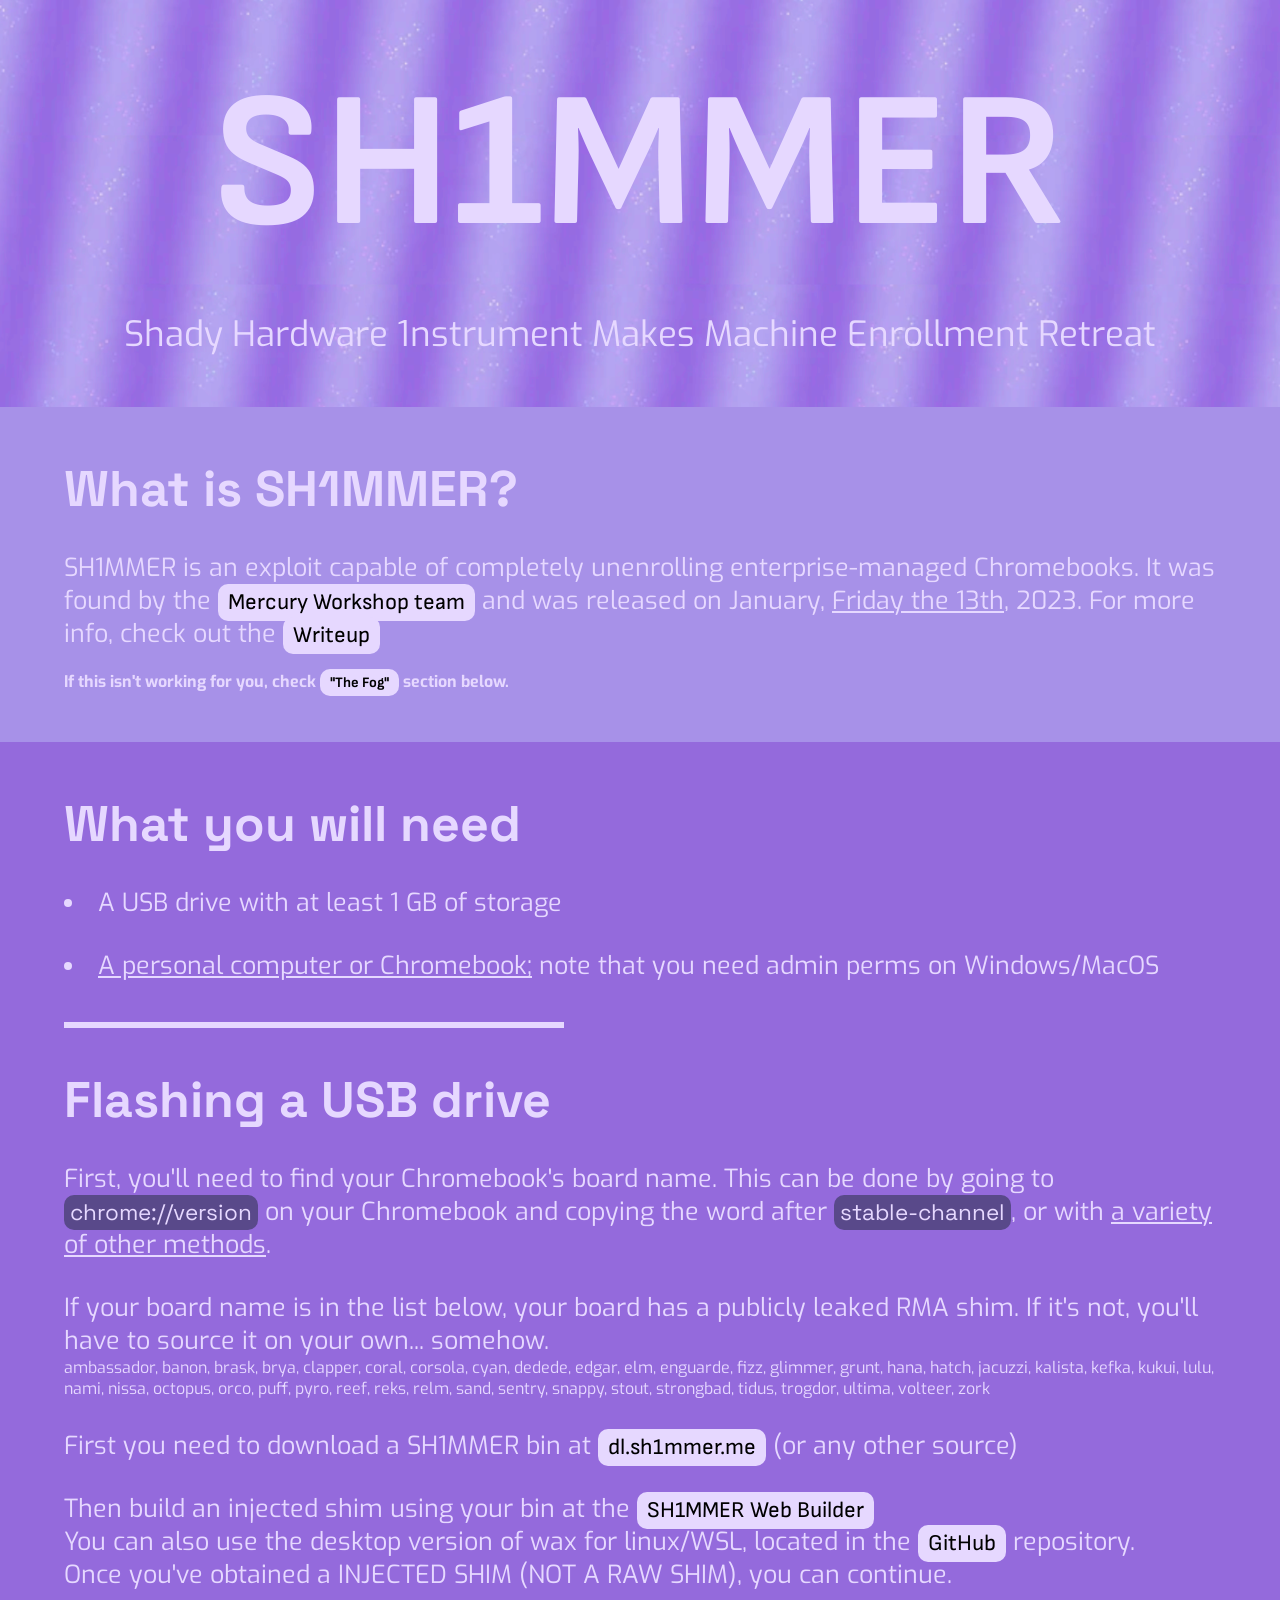
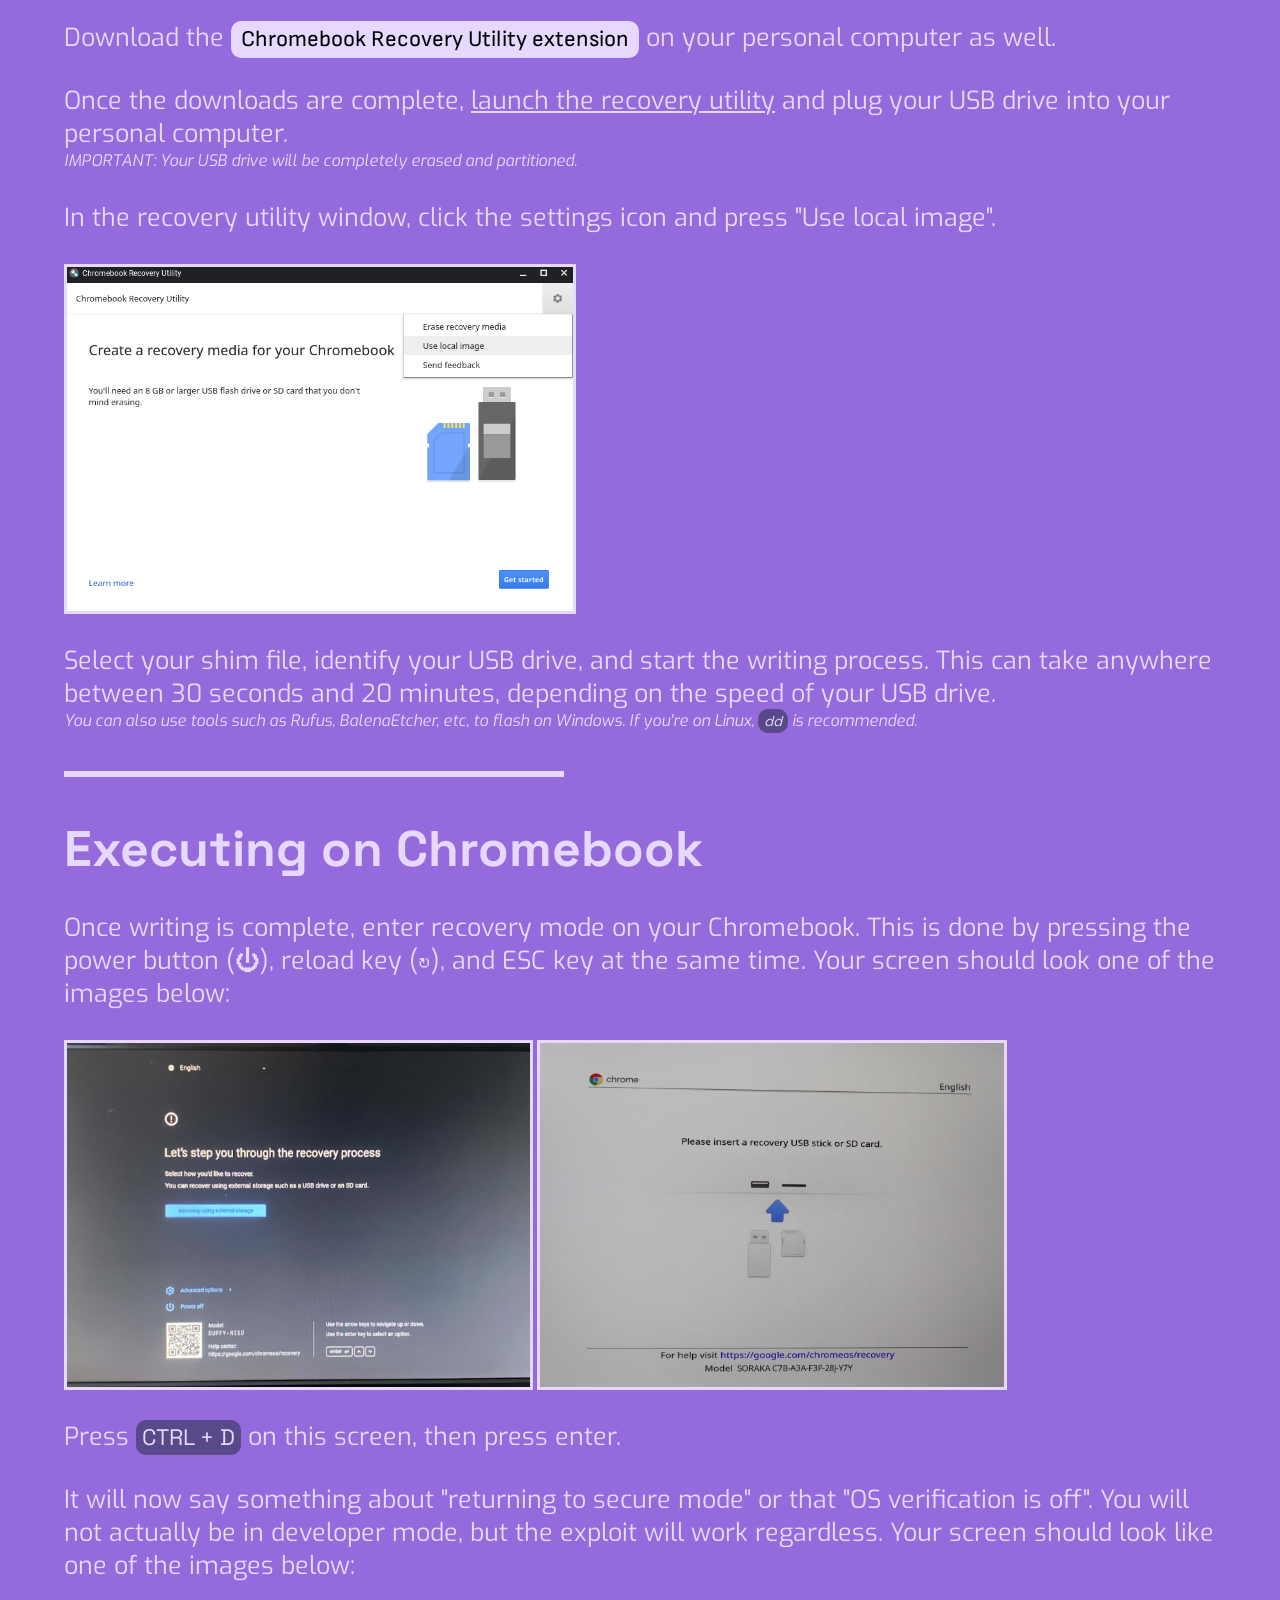
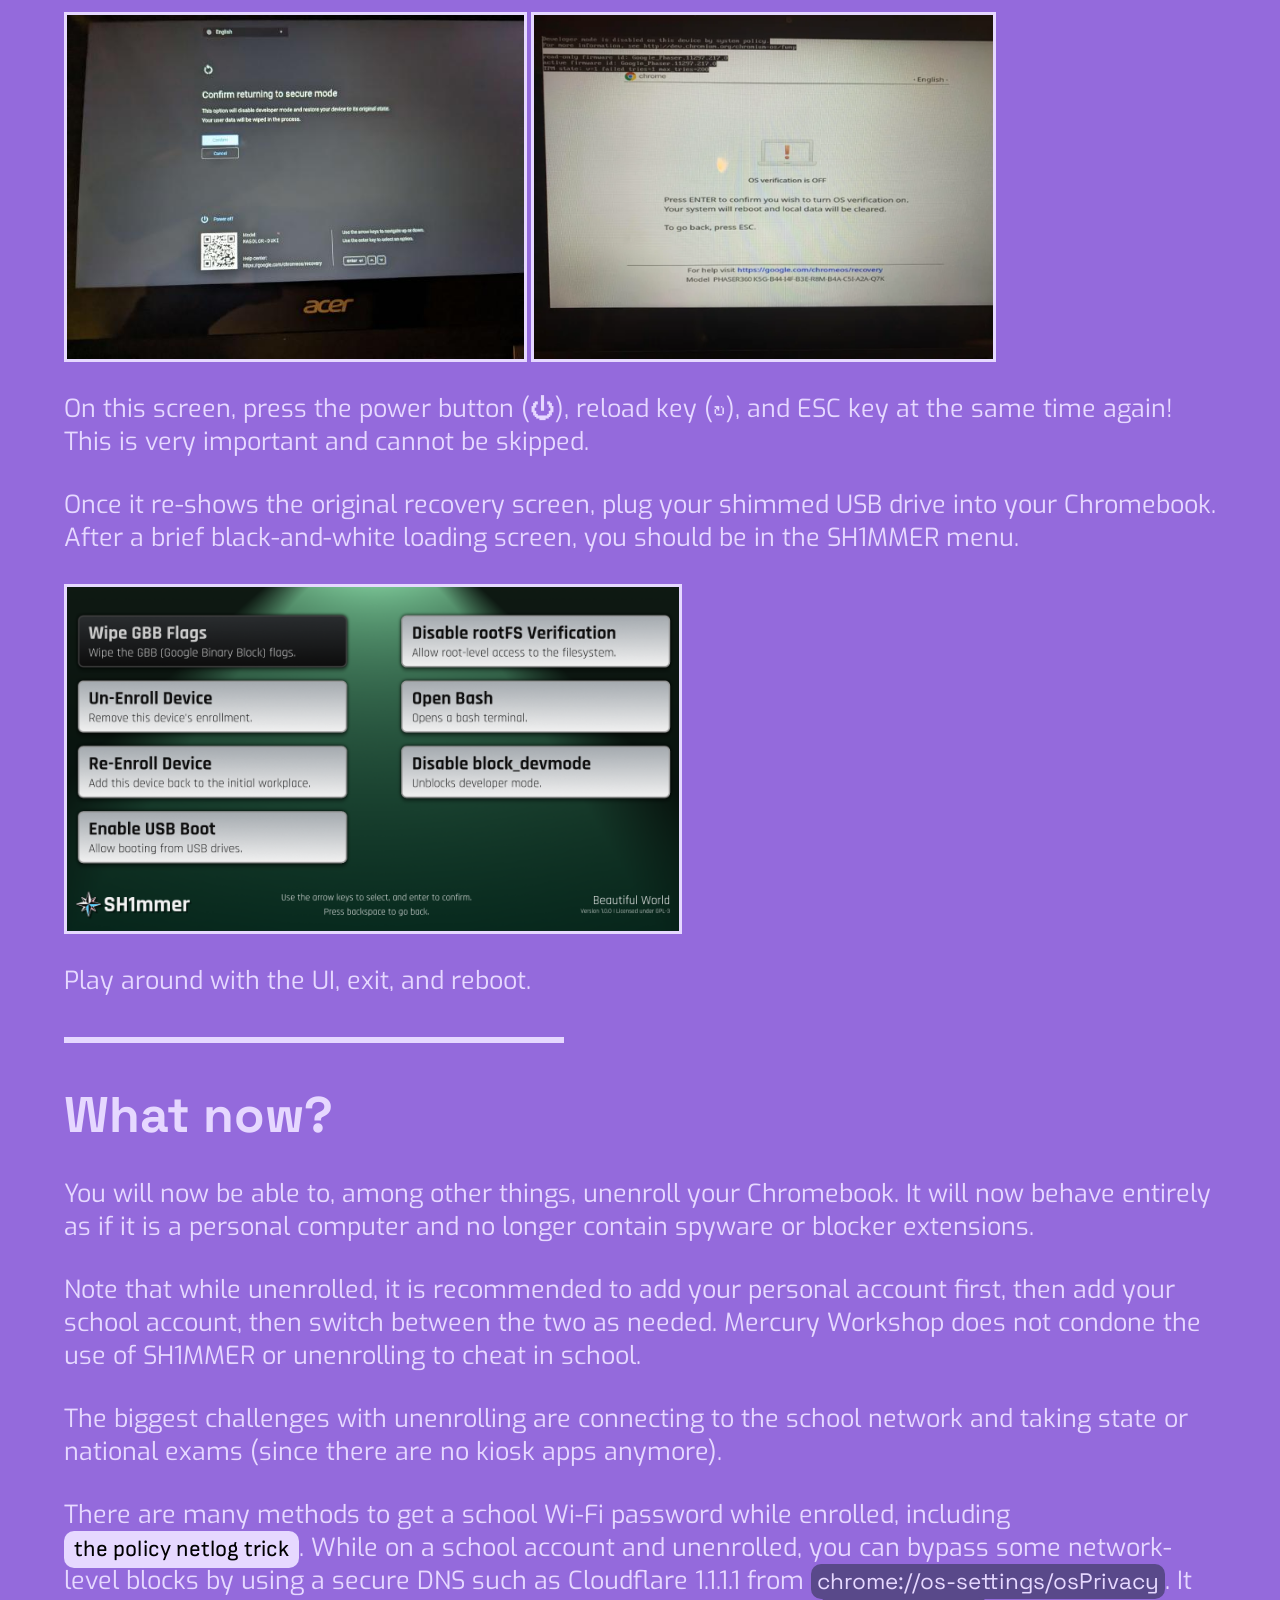
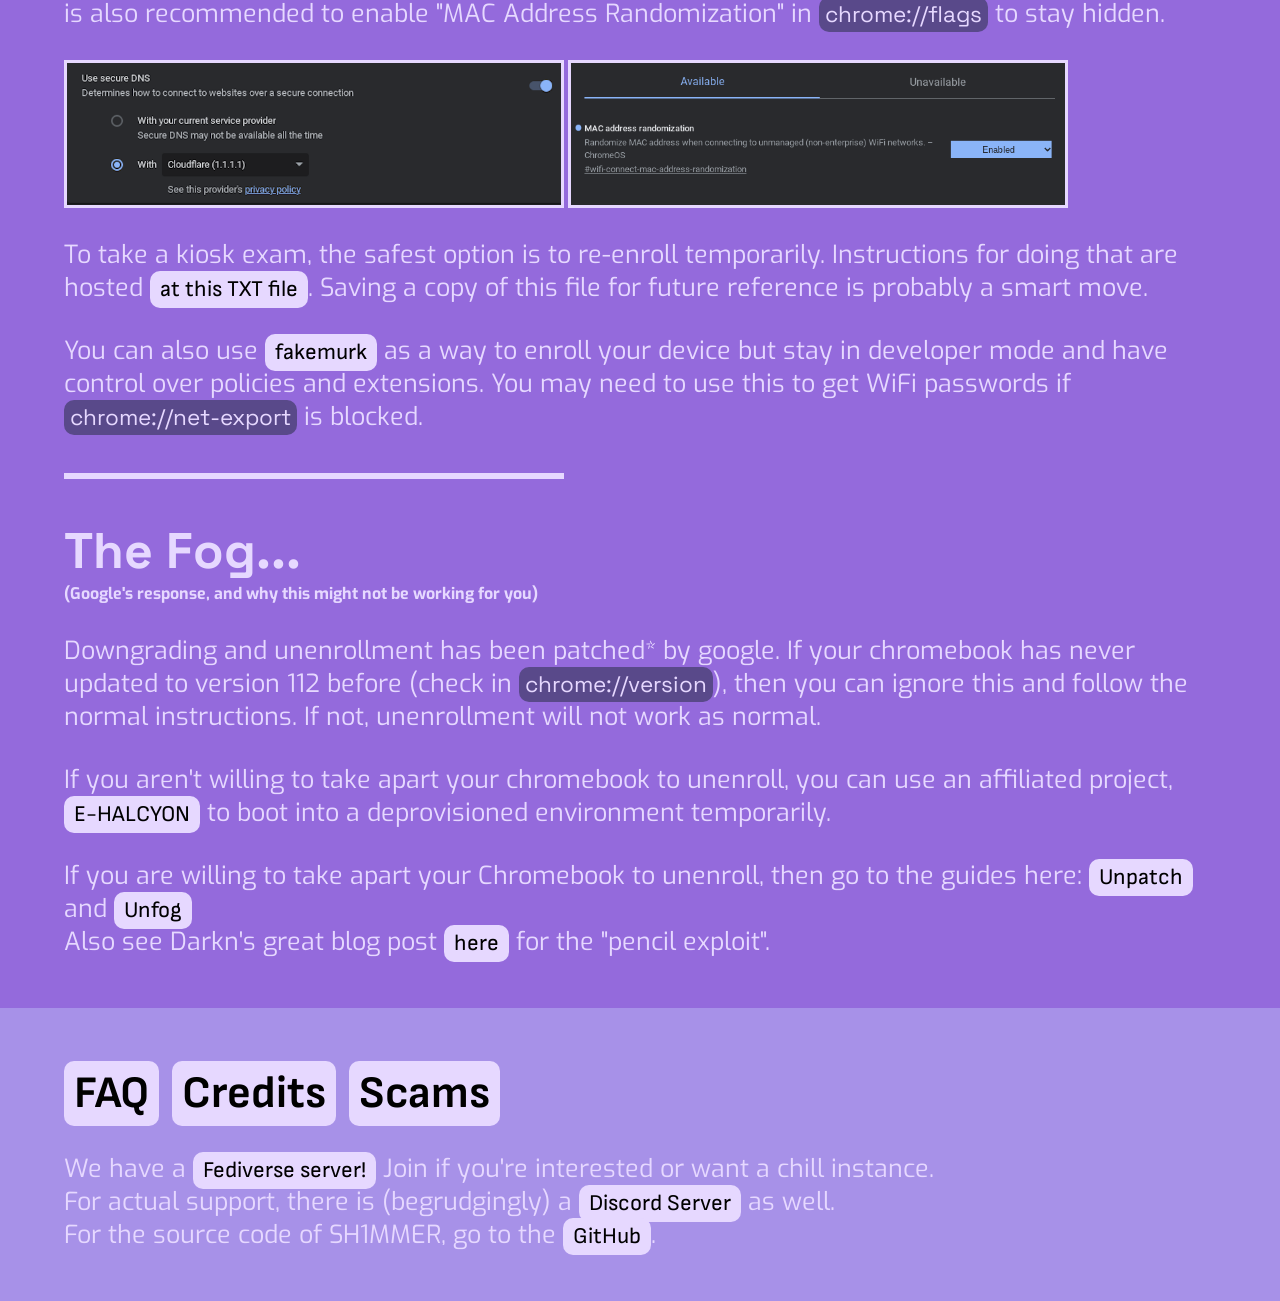
==== index.html @ ca6f6414 "Initial commit Created from https://vercel.com/new" ====
<!DOCTYPE html>
<html lang="en">

<head>
  <meta charset="utf-8" />
  <meta name="viewport" content="width=device-width, initial-scale=1" />
  <title>SH1MMER.me</title>
  <meta name="robots" content="nofollow">
  <meta name="og:title" content="SH1MMER">
  <meta name="og:description" content="SH1MMER Chromebook jailbreak">
  <meta name="og:type" content="website">
  <meta name="og:image" content="assets/icon.png">
  <meta name="og:url" content="https://sh1mmer.me/">
  <link rel="icon" href="assets/icon.png" />
  <link rel="stylesheet" href="assets/main.css" />
  <script src="assets/script.js" defer></script>
  <script>
    var messages = {
      mercury:
        "Check the credits button at the bottom of the page for more info.",
      friday:
        "A rather unlucky day for sysadmins, indeed.",
      pc:
        "Or if you can download the recovery utility extension on your school computer, but that's exceedingly rare.",
      board:
        "Press ESC+REFRESH+POWER to enter recovery mode, and look up your codename on https://cros.tech/. Click your device, and your board name will be shown. Note that GRABBITER is the same as FLEEX (which is octopus) but is not shown on most online databases.",
      launch:
        "Click the extensions icon in Chrome, then click Chromebook Recovery Utility.",
    };
  </script>
  <base target="_blank" />
</head>

<body>
  <div class="header">
    <h1>SH1MMER</h1>
    <p class="acronym">
      Shady Hardware 1nstrument Makes Machine Enrollment Retreat
    </p>
  </div>
  <div class="section blue">
    <h3>What is SH1MMER?</h3>
    <p>
      SH1MMER is an exploit capable of completely unenrolling
      enterprise-managed Chromebooks. It was found by
      the <a href="https://mercurywork.shop">Mercury Workshop team</a> and
      was released on January,
      <u onclick="alert(messages.friday)">Friday the 13th</u>, 2023.

      For more info, check out the <a href="https://coolelectronics.me/blog/breaking-cros-2">Writeup</a>
    </p>
    <br>
    <h4>
      If this isn't working for you, check <a href="#fog" target="_self">"The Fog"</a> section below.
    </h4>

  </div>
  <div class="section green">
    <h3>What you will need</h3>
    <ul>
      <li>A USB drive with at least 1 GB of storage</li>
      <li>
        <u onclick="alert(messages.pc)">A personal computer or Chromebook;</u> note that you
        need admin perms on Windows/MacOS
      </li>
    </ul>
    <hr />
    <h3>Flashing a USB drive</h3>
    <p>
      First, you'll need to find your Chromebook's board name. This can
      be done by going to <kbd>chrome://version</kbd> on your Chromebook and
      copying the word after <kbd>stable-channel</kbd>, or with
      <u onclick="alert(messages.board)">a variety of other methods</u>.
    </p>
    <p>
      If your board name is in the list below, your board has a publicly leaked RMA shim. If it's not, you'll have to
      source it
      on your own... somehow.
    </p>
    ambassador, banon, brask, brya, clapper, coral, corsola, cyan, dedede, edgar, elm, enguarde, fizz,
    glimmer, grunt, hana, hatch, jacuzzi, kalista, kefka, kukui, lulu, nami, nissa, octopus, orco, puff,
    pyro, reef, reks, relm, sand, sentry, snappy, stout, strongbad, tidus, trogdor, ultima, volteer, zork
    <p>
      First you need to download a SH1MMER bin at
      <a href="https://dl.sh1mmer.me">dl.sh1mmer.me</a>
      (or any other source)
    </p>
    <p>
      Then build an injected shim using your bin at the
      <a href="builder.html" target="_self">SH1MMER Web Builder</a><br />
      You can also use the desktop version of wax for linux/WSL, located in the
      <a href="https://github.com/MercuryWorkshop/sh1mmer">GitHub</a> repository.<br />
      Once you've obtained a INJECTED SHIM (NOT A RAW SHIM), you can continue.
    </p>
    <p>
      Download the
      <a href="https://chrome.google.com/webstore/detail/pocpnlppkickgojjlmhdmidojbmbodfm">
        Chromebook Recovery Utility extension</a> on your personal computer as well.
    </p>
    <p>
      Once the downloads are complete,
      <u onclick="alert(messages.launch)">launch the recovery utility</u>
      and plug your USB drive into your personal computer.
    </p>
    <i>IMPORTANT: Your USB drive will be completely erased and partitioned.</i>
    <p>
      In the recovery utility window, click the settings icon and press "Use
      local image".
    </p>
    <img src="assets/recovery_utility.png" style="width: auto; height: 350px" alt="Chromebook Recovery Utility" />
    <p>
      Select your shim file, identify your USB drive, and start the writing process.
      This can take anywhere between 30 seconds and 20 minutes, depending on the
      speed of your USB drive.
    </p>
    <i>
      You can also use tools such as Rufus, BalenaEtcher, etc, to flash
      on Windows. If you're on Linux, <kbd>dd</kbd> is recommended.
    </i>
    <hr />
    <h3>Executing on Chromebook</h3>
    <p>
      Once writing is complete, enter recovery mode on your Chromebook. This
      is done by pressing the power button (⏻), reload key (↻), and ESC key at the
      same time. Your screen should look one of the images below:
    </p>
    <img src="assets/recover_black.png" style="width: auto; height: 350px" alt="Recovery mode (groot UI)" />
    <img src="assets/recover_white.png" style="width: auto; height: 350px" alt="Recovery mode (old UI)" />
    <p>Press <kbd>CTRL + D</kbd> on this screen, then press enter.</p>
    <p>
      It will now say something about "returning to secure mode" or that "OS
      verification is off". You will not actually be in developer mode,
      but the exploit will work regardless. Your screen should look like one
      of the images below:
    </p>
    <img src="assets/confirm_black.png" style="width: auto; height: 350px" alt="TONORM (groot UI)" />
    <img src="assets/confirm_white.png" style="width: auto; height: 350px" alt="TONORM+FWMP (old UI)" />
    <p>
      On this screen, press the power button (⏻), reload key (↻), and ESC key at
      the same time again! This is very important and cannot be skipped.
    </p>
    <p>
      Once it re-shows the original recovery screen, plug your shimmed USB drive
      into your Chromebook. After a brief black-and-white loading screen, you should
      be in the SH1MMER menu.
    </p>
    <img src="assets/utils-select01.png" style="width: auto; height: 350px" alt="SH1MMER Beautiful World UI" />
    <p>Play around with the UI, exit, and reboot.</p>
    <hr />
      <h3>What now?</h3>
      <p>
        You will now be able to, among other things, unenroll your Chromebook.
        It will now behave entirely as if it is a personal computer and no
        longer contain spyware or blocker extensions.
      </p>
      <p>
        Note that while unenrolled, it is recommended to add your personal
        account first, then add your school account, then switch between the two
        as needed. Mercury Workshop does not condone the use of SH1MMER or
        unenrolling to cheat in school.
      </p>
      <p>
        The biggest challenges with unenrolling are connecting to the school
        network and taking state or national exams (since there are no kiosk
        apps anymore).
      </p>
      <p>
        There are many methods to get a school Wi-Fi password while enrolled,
        including
        <a href="https://luphoria.com/netlog-policy-password-tool">the policy netlog trick</a>. While on a school
        account
        and unenrolled, you can bypass some network-level blocks
        by using a secure DNS such as Cloudflare 1.1.1.1 from
        <kbd>chrome://os-settings/osPrivacy</kbd>. It is also recommended to
        enable "MAC Address Randomization" in <kbd>chrome://flags</kbd> to stay
        hidden.
      </p>
      <img src="assets/secure_dns.png" alt="Secure DNS" />
      <img src="assets/mac_randomization.png" alt="MAC Address Randomization" />
      <p>
        To take a kiosk exam, the safest option is to re-enroll temporarily.
        Instructions for doing that are hosted
        <a href="assets/kiosks.txt">at this TXT file</a>. Saving a copy of this file
        for future reference is probably a smart move.
      </p>
      <p>
        You can also use <a href="https://github.com/MercuryWorkshop/fakemurk">fakemurk</a>
        as a way to enroll your device but stay in developer mode and have control
        over policies and extensions. You may need to use this to get WiFi passwords
        if <kbd>chrome://net-export</kbd> is blocked.
      </p>
    <hr />
    <div id="fog">
    <h3>The Fog...</h3>
    <h4>(Google's response, and why this might not be working for you)</h4>
    <p>
      Downgrading and unenrollment has been patched* by google. If your chromebook has never updated to version 112
      before (check in <kbd>chrome://version</kbd>), then you can ignore this and follow the normal instructions. If not,
      unenrollment will not work as normal.
    </p>
    <p>
      If you aren't willing to take apart your chromebook to unenroll, you can use an affiliated project,
      <a href="https://fog.gay">E-HALCYON</a> to boot into a deprovisioned environment temporarily.
    </p>
    <p>
      If you are willing to take apart your Chromebook to unenroll, then go to the guides
      here: <a href="unpatch.html" target="_self" >Unpatch</a> and <a href="unfog.html" target="_self" >Unfog</a>
      <br>
      Also see Darkn's great blog post <a href="https://blog.darkn.bio/blog/the-tsunami">here</a> for the "pencil exploit".
    </p>
    </div>
  </div>
  <div class="section blue">
    <h3>
      <a href="faq.html" target="_self">FAQ</a>
      <a href="credits.html" target="_self">Credits</a>
      <a href="scam.html" target="_self">Scams</a>
    </h3>
    <p>
      We have a
      <a href="https://akkoma.mercurywork.shop">Fediverse server!</a> Join if
      you're interested or want a chill instance.<br />

      For actual support, there is (begrudgingly) a
      <a href="https://discord.gg/bAgNyGpXSx">Discord Server</a> as well.<br />

      For the source code of SH1MMER, go to the
      <a href="https://github.com/MercuryWorkshop/sh1mmer">GitHub</a>.<br />
    </p>
  </div>
</body>

</html>
---- assets/main.css ----
@import url("https://fonts.googleapis.com/css2?family=Space+Grotesk&family=Sofia+Sans&family=Exo:wght@500&display=swap");

/* use vars bypassi! */
:root {
  --white: #e6d8ff;
  --font: #e6d8ff;

  --light:#a791e8;
  --dark2:#59498a;
  --dark1:#946adc;
}

* {
  box-sizing: border-box;
  margin: 0px;
  padding: 0px;
}

html {
  scroll-behavior: smooth;
  font-family: "Exo", sans-serif;
}

@keyframes scroll {
  0% {
    background-position: 0px 0px;
  }
  100% {
    background-position: -1359px 0px;
  }
}

.header {
  background-repeat: no-repeat;
  background-image: url("background_min.png");
  background-size: 540px 100%;
  background-repeat: repeat-x;
  text-align: center;
  padding: 50px 5vw;
  color: var(--font);
  animation: scroll 60s linear infinite;
}

.header h1 {
  font-size: 15vw;
  font-family: "Sofia Sans", sans-serif;
  user-select: none;
}

.header .acronym {
  font-size: 35px;
}

.section {
  padding: 50px 5vw;
  color: var(--font);
}

.section.blue {
  background-color: var(--light);
}
.section.green {
  background-color: var(--dark1);
}
*::selection {
  background-color: var(--dark2);
}

h3 {
  font-family: "Space Grotesk", monospace;
  font-size: 50px;
}

p,
li,
img {
  margin-top: 30px;
  font-size: 25px;
}

u {
  cursor: pointer;
}

kbd {
  font-family: "Space Grotesk", monospace;
  background-color: var(--dark2);
  color: var(--white);
  white-space: nowrap;
  font-size: 90%;
  border-radius: 10px;
  padding: 3px 6px;
}
kbd::selection{
  background-color: var(--light);
}

hr {
  width: 500px;
  max-width: 100%;
  border: 3px solid var(--white);
  margin: 40px 0px;
}

img {
  width: 500px;
  max-width: 100%;
  border: 3px solid var(--white);
  vertical-align: top;
}

spc {
  margin-right: 10px;
}

a,
button {
  background-color: var(--white);
  color: black;
  border: none;
  font-size: 90%;
  text-decoration: none;
  white-space: nowrap;
  border-radius: 10px;
  font-family: "Sofia Sans", sans-serif;
  padding: 5px 10px;
  max-width: 100%;
  transition: filter 250ms;
}

a:not(.disabled):hover,
button:not(.disabled):hover {
  filter: brightness(80%);
}

.disabled {
  filter: grayscale(1) brightness(0.5);
  cursor: not-allowed !important;
}

ul {
  list-style-position: inside;
}

.note {
  padding-left: 50px;
  margin: 20px 0px;
  border-left: 3px solid var(--light);
}

.waxbutton {
  display: block;
  width: max-content;
  user-select: none;
  cursor: pointer;
  text-align: center;
  margin: 16px auto;
  font-size: 30px;
  font-weight: bold;
}

#displayContainer {
  display: none;
  justify-content: space-evenly;
}

.builderlog * {
}

.builderlog {
  font-family: monospace;
  color: white;
  background-color: black;
  width: 40vw;
  height: 20vw;
  font-family: monospace;
  font-size: 13px;
  box-shadow: 1px 2px 5px 0px rgba(0, 0, 0, 0.5);
  overflow: hidden;
  position: relative;
  white-space: pre;
}

#linuxOutput {
  display: flex !important;
  flex-direction: column;
  justify-content: flex-end;
}

.waxfooter {
  margin-top: 50px;
  text-align: center;
  font-size: 25px;
}

#waxOptions {
  display: flex;
  justify-content: space-evenly;
  gap: 20px;
  margin-bottom: 50px;
}

#waxOptions input[type=checkbox] {
  transform: scale(1.5);
  cursor: pointer;
  accent-color: #0f9931;
  vertical-align: baseline;
}

#waxOptions label {
  font-size: 20px;
}

#waxOptions span {
  color: white;
  margin: 5px;
}

#waxOptions label i {
  display: block;
  font-size: 75%;
}
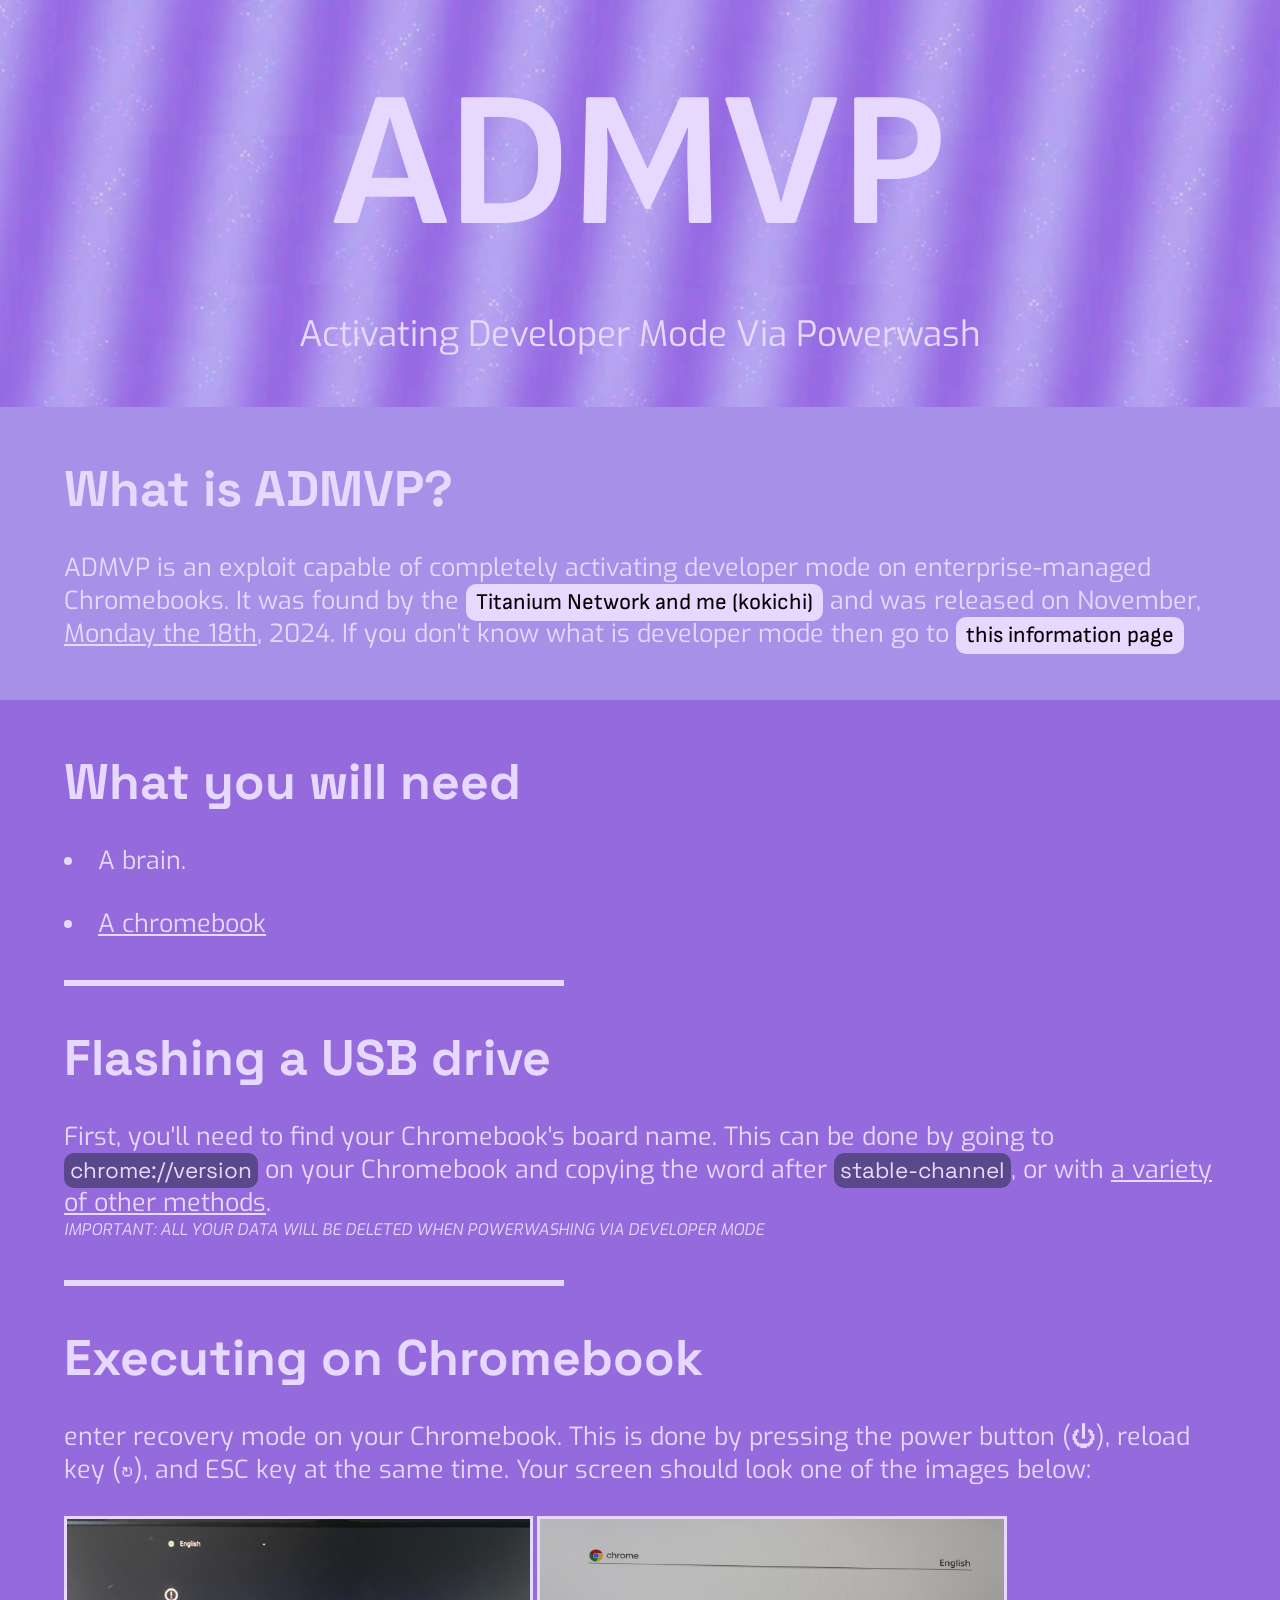
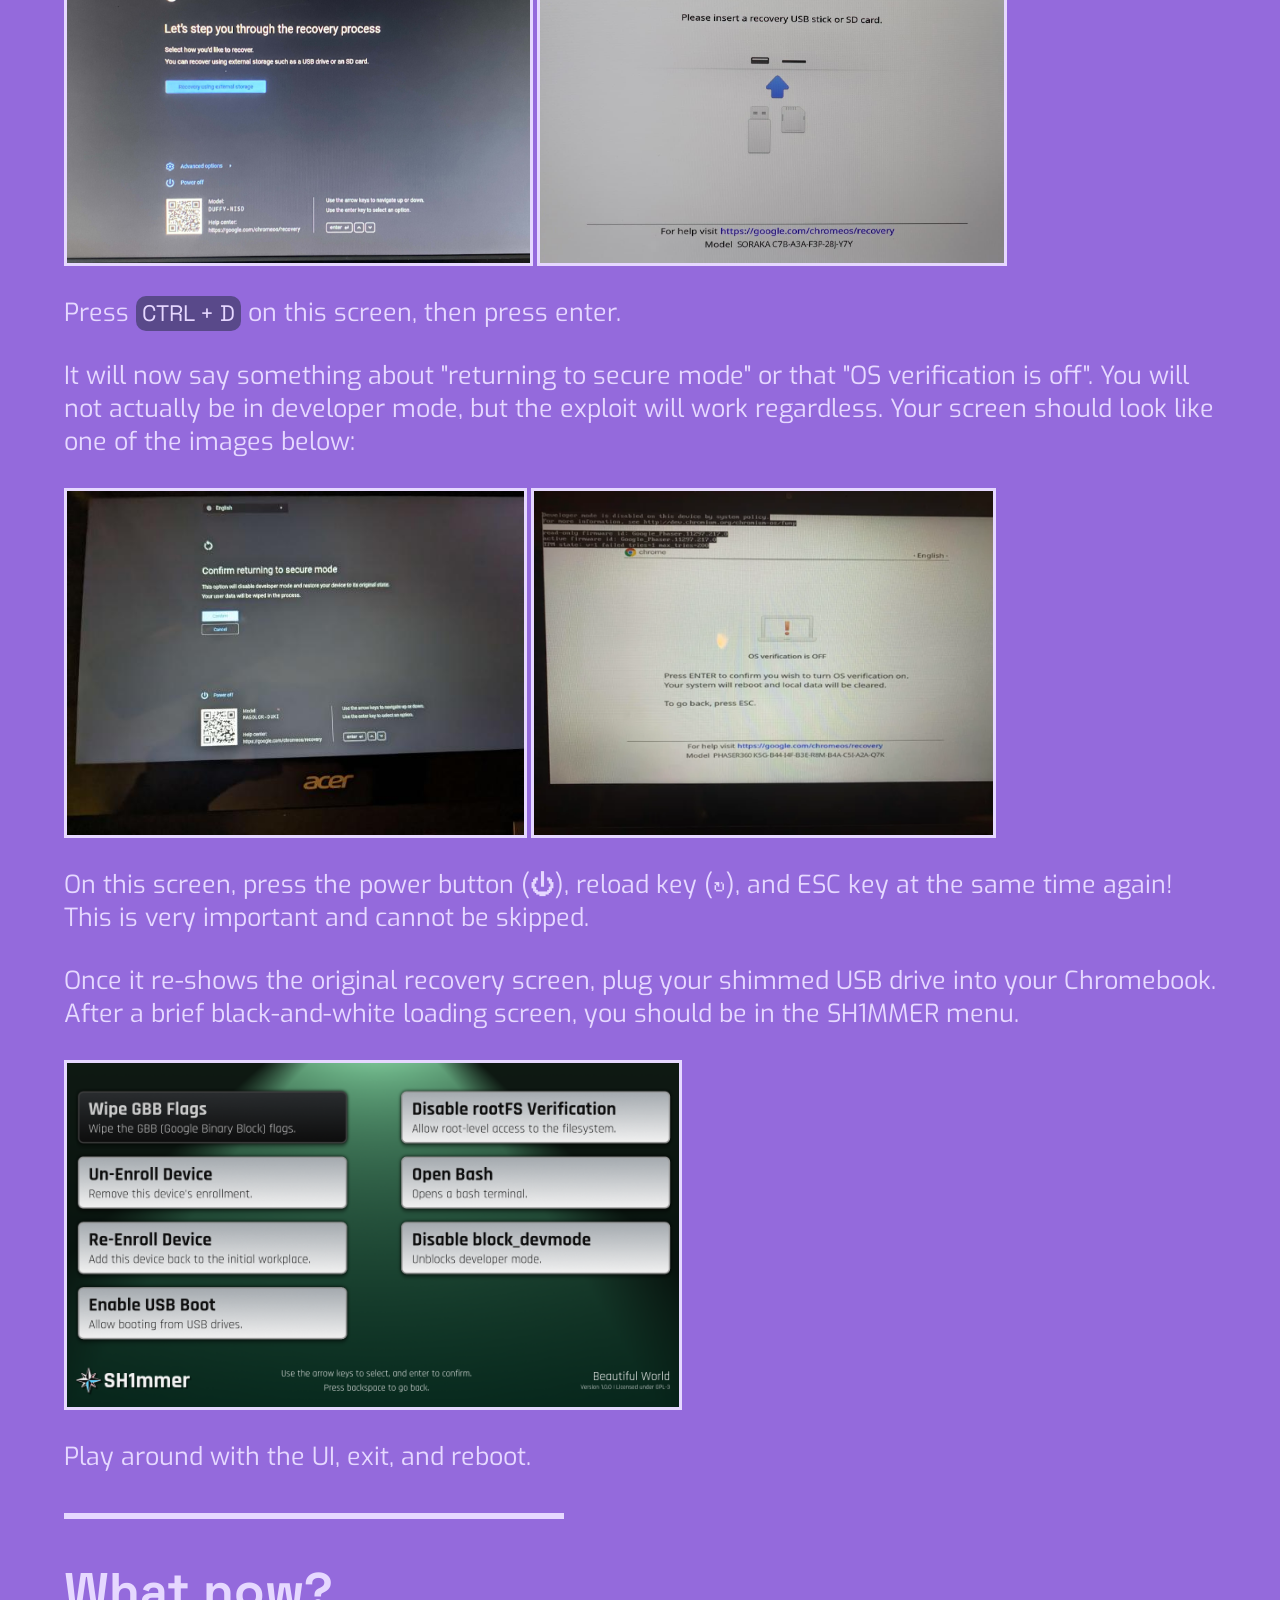
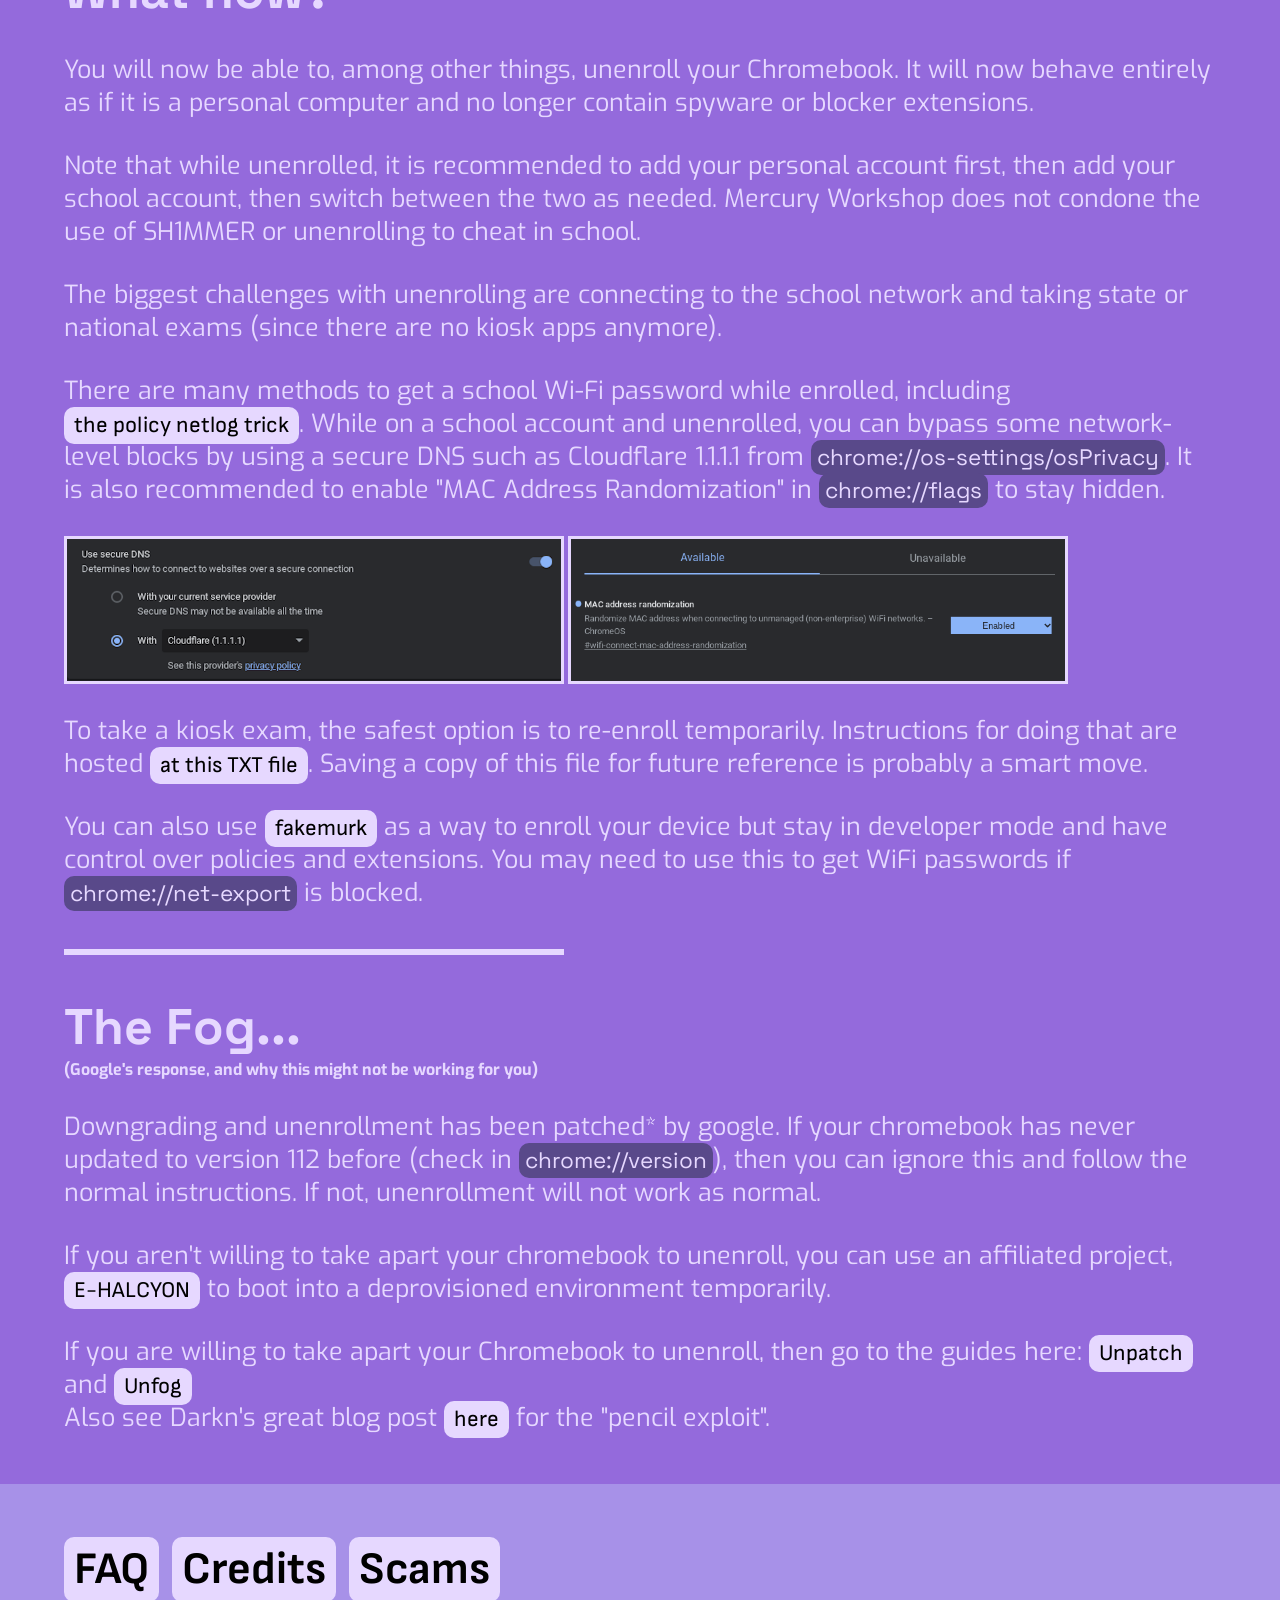
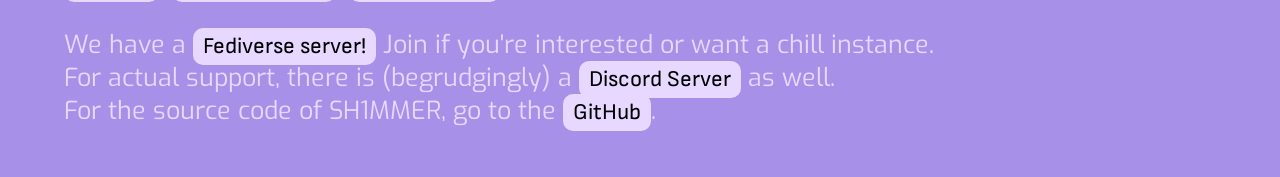
==== commit 683379d3: "Update index.html" ====
--- a/index.html
+++ b/index.html
@@ -4,64 +4,57 @@
 <head>
   <meta charset="utf-8" />
   <meta name="viewport" content="width=device-width, initial-scale=1" />
-  <title>SH1MMER.me</title>
+  <title>ADMVP.vercel.app</title>
   <meta name="robots" content="nofollow">
-  <meta name="og:title" content="SH1MMER">
-  <meta name="og:description" content="SH1MMER Chromebook jailbreak">
+  <meta name="og:title" content="ADMVP">
+  <meta name="og:description" content="ADMVP Chromebook Developer mode activation">
   <meta name="og:type" content="website">
   <meta name="og:image" content="assets/icon.png">
-  <meta name="og:url" content="https://sh1mmer.me/">
-  <link rel="icon" href="assets/icon.png" />
+  <meta name="og:url" content="admvp.vercel.app/">
   <link rel="stylesheet" href="assets/main.css" />
   <script src="assets/script.js" defer></script>
-  <script>
-    var messages = {
-      mercury:
-        "Check the credits button at the bottom of the page for more info.",
-      friday:
-        "A rather unlucky day for sysadmins, indeed.",
-      pc:
-        "Or if you can download the recovery utility extension on your school computer, but that's exceedingly rare.",
-      board:
-        "Press ESC+REFRESH+POWER to enter recovery mode, and look up your codename on https://cros.tech/. Click your device, and your board name will be shown. Note that GRABBITER is the same as FLEEX (which is octopus) but is not shown on most online databases.",
-      launch:
-        "Click the extensions icon in Chrome, then click Chromebook Recovery Utility.",
-    };
-  </script>
   <base target="_blank" />
+<script>
+  var messages = {
+    mercury:
+      "Check the credits button at the bottom of the page for more info.",
+    monday:
+      "A rather unlucky day for sysadmins, indeed.",
+    pc:
+      "nothing.",
+    board:
+      "Press ESC+REFRESH+POWER to enter recovery mode, and look up your codename on https://cros.tech/. Click your device, and your board name will be shown. Note that GRABBITER is the same as FLEEX (which is octopus) but is not shown on most online databases.",
+    launch:
+      "Click the extensions icon in Chrome, then click Chromebook Recovery Utility.",
+  };
+</script>
+<base target="_blank" />
 </head>
-
 <body>
   <div class="header">
-    <h1>SH1MMER</h1>
+    <h1>ADMVP</h1>
     <p class="acronym">
-      Shady Hardware 1nstrument Makes Machine Enrollment Retreat
+        Activating Developer Mode Via Powerwash
     </p>
   </div>
   <div class="section blue">
-    <h3>What is SH1MMER?</h3>
+    <h3>What is ADMVP?</h3>
     <p>
-      SH1MMER is an exploit capable of completely unenrolling
+      ADMVP is an exploit capable of completely activating developer mode on
       enterprise-managed Chromebooks. It was found by
-      the <a href="https://mercurywork.shop">Mercury Workshop team</a> and
-      was released on January,
-      <u onclick="alert(messages.friday)">Friday the 13th</u>, 2023.
+      the <a href="discord.gg/unblock">Titanium Network and me (kokichi)</a> and
+      was released on November,
+      <u onclick="alert(messages.monday)">Monday the 18th</u>, 2024.
 
-      For more info, check out the <a href="https://coolelectronics.me/blog/breaking-cros-2">Writeup</a>
+      If you don't know what is developer mode then go to <a href="https://docs.mrchromebox.tech/docs/boot-modes/developer.html">this information page</a>
     </p>
-    <br>
-    <h4>
-      If this isn't working for you, check <a href="#fog" target="_self">"The Fog"</a> section below.
-    </h4>
-
   </div>
   <div class="section green">
     <h3>What you will need</h3>
     <ul>
-      <li>A USB drive with at least 1 GB of storage</li>
+      <li>A brain.</li>
       <li>
-        <u onclick="alert(messages.pc)">A personal computer or Chromebook;</u> note that you
-        need admin perms on Windows/MacOS
+        <u onclick="alert(messages.pc)">A chromebook</u>
       </li>
     </ul>
     <hr />
@@ -72,55 +65,11 @@
       copying the word after <kbd>stable-channel</kbd>, or with
       <u onclick="alert(messages.board)">a variety of other methods</u>.
     </p>
-    <p>
-      If your board name is in the list below, your board has a publicly leaked RMA shim. If it's not, you'll have to
-      source it
-      on your own... somehow.
-    </p>
-    ambassador, banon, brask, brya, clapper, coral, corsola, cyan, dedede, edgar, elm, enguarde, fizz,
-    glimmer, grunt, hana, hatch, jacuzzi, kalista, kefka, kukui, lulu, nami, nissa, octopus, orco, puff,
-    pyro, reef, reks, relm, sand, sentry, snappy, stout, strongbad, tidus, trogdor, ultima, volteer, zork
-    <p>
-      First you need to download a SH1MMER bin at
-      <a href="https://dl.sh1mmer.me">dl.sh1mmer.me</a>
-      (or any other source)
-    </p>
-    <p>
-      Then build an injected shim using your bin at the
-      <a href="builder.html" target="_self">SH1MMER Web Builder</a><br />
-      You can also use the desktop version of wax for linux/WSL, located in the
-      <a href="https://github.com/MercuryWorkshop/sh1mmer">GitHub</a> repository.<br />
-      Once you've obtained a INJECTED SHIM (NOT A RAW SHIM), you can continue.
-    </p>
-    <p>
-      Download the
-      <a href="https://chrome.google.com/webstore/detail/pocpnlppkickgojjlmhdmidojbmbodfm">
-        Chromebook Recovery Utility extension</a> on your personal computer as well.
-    </p>
-    <p>
-      Once the downloads are complete,
-      <u onclick="alert(messages.launch)">launch the recovery utility</u>
-      and plug your USB drive into your personal computer.
-    </p>
-    <i>IMPORTANT: Your USB drive will be completely erased and partitioned.</i>
-    <p>
-      In the recovery utility window, click the settings icon and press "Use
-      local image".
-    </p>
-    <img src="assets/recovery_utility.png" style="width: auto; height: 350px" alt="Chromebook Recovery Utility" />
-    <p>
-      Select your shim file, identify your USB drive, and start the writing process.
-      This can take anywhere between 30 seconds and 20 minutes, depending on the
-      speed of your USB drive.
-    </p>
-    <i>
-      You can also use tools such as Rufus, BalenaEtcher, etc, to flash
-      on Windows. If you're on Linux, <kbd>dd</kbd> is recommended.
-    </i>
+    <i>IMPORTANT: ALL YOUR DATA WILL BE DELETED WHEN POWERWASHING VIA DEVELOPER MODE</i>
     <hr />
     <h3>Executing on Chromebook</h3>
     <p>
-      Once writing is complete, enter recovery mode on your Chromebook. This
+      enter recovery mode on your Chromebook. This
       is done by pressing the power button (⏻), reload key (↻), and ESC key at the
       same time. Your screen should look one of the images below:
     </p>
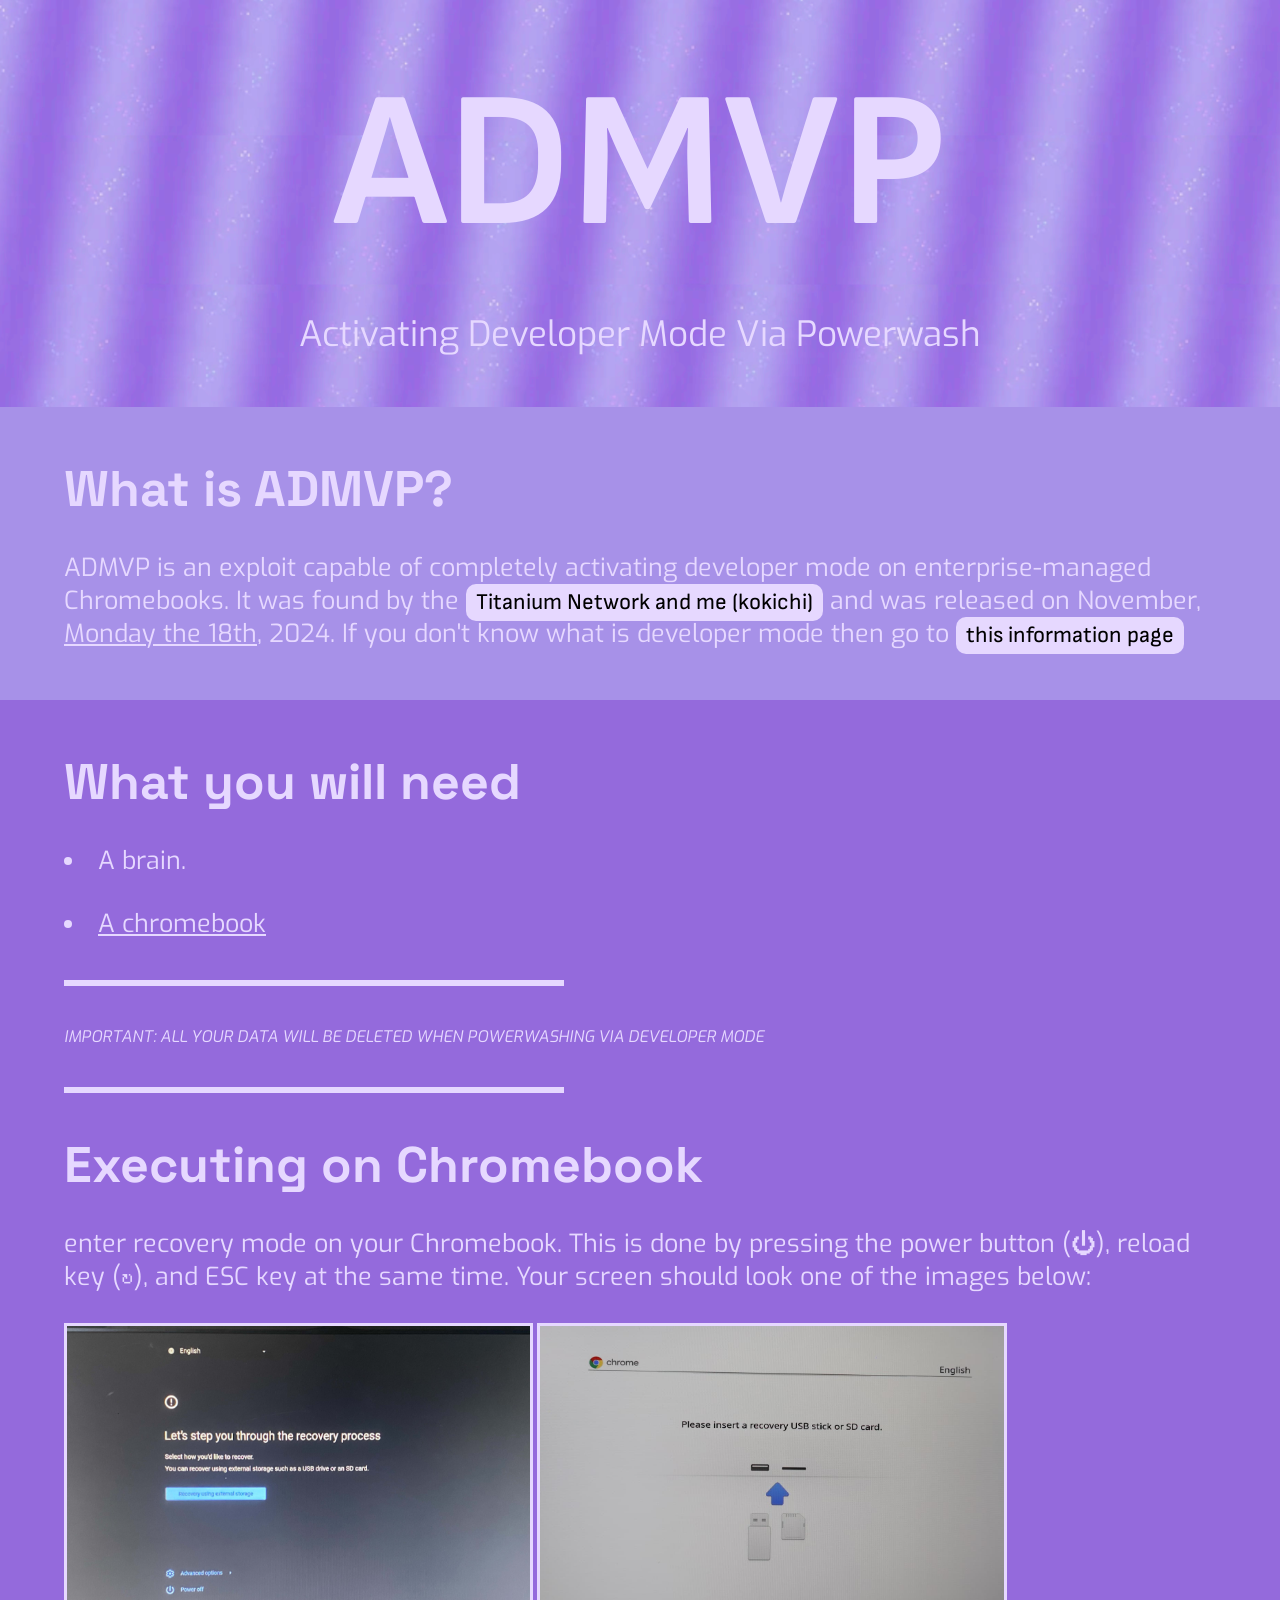
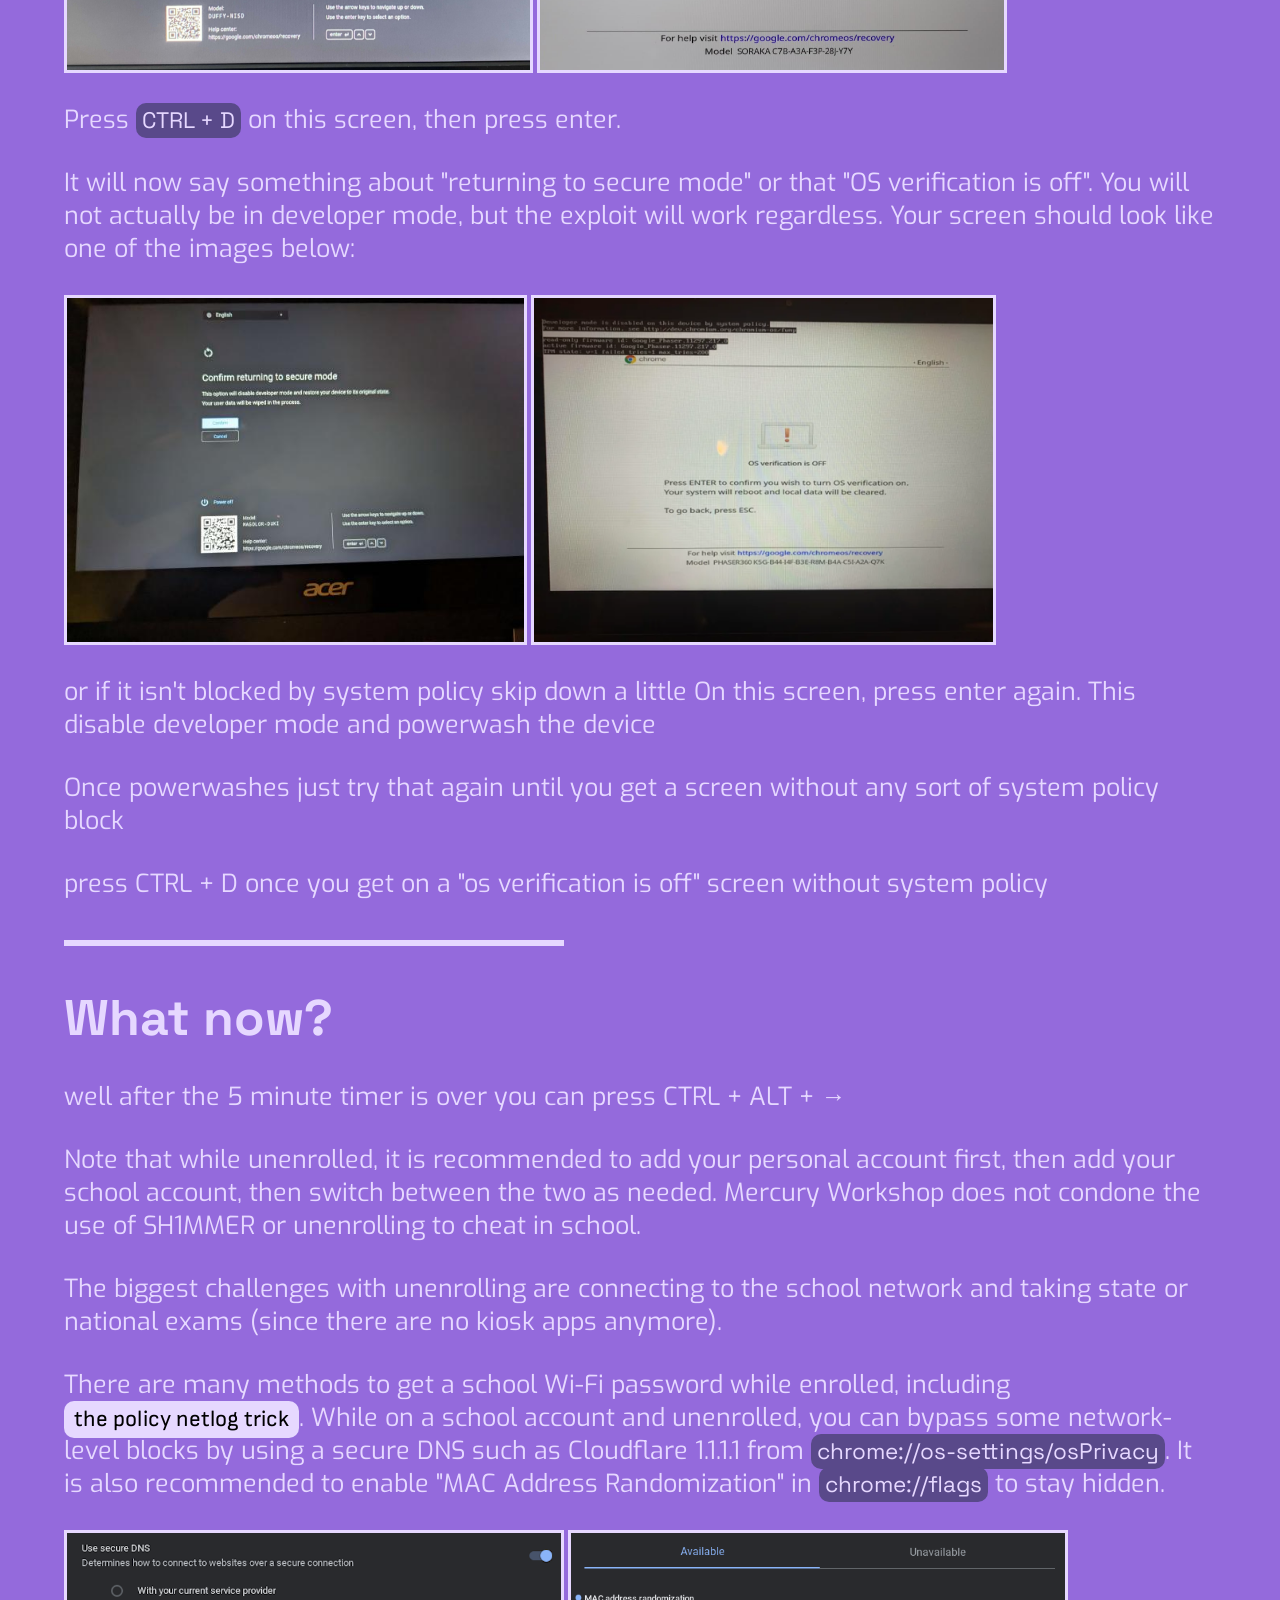
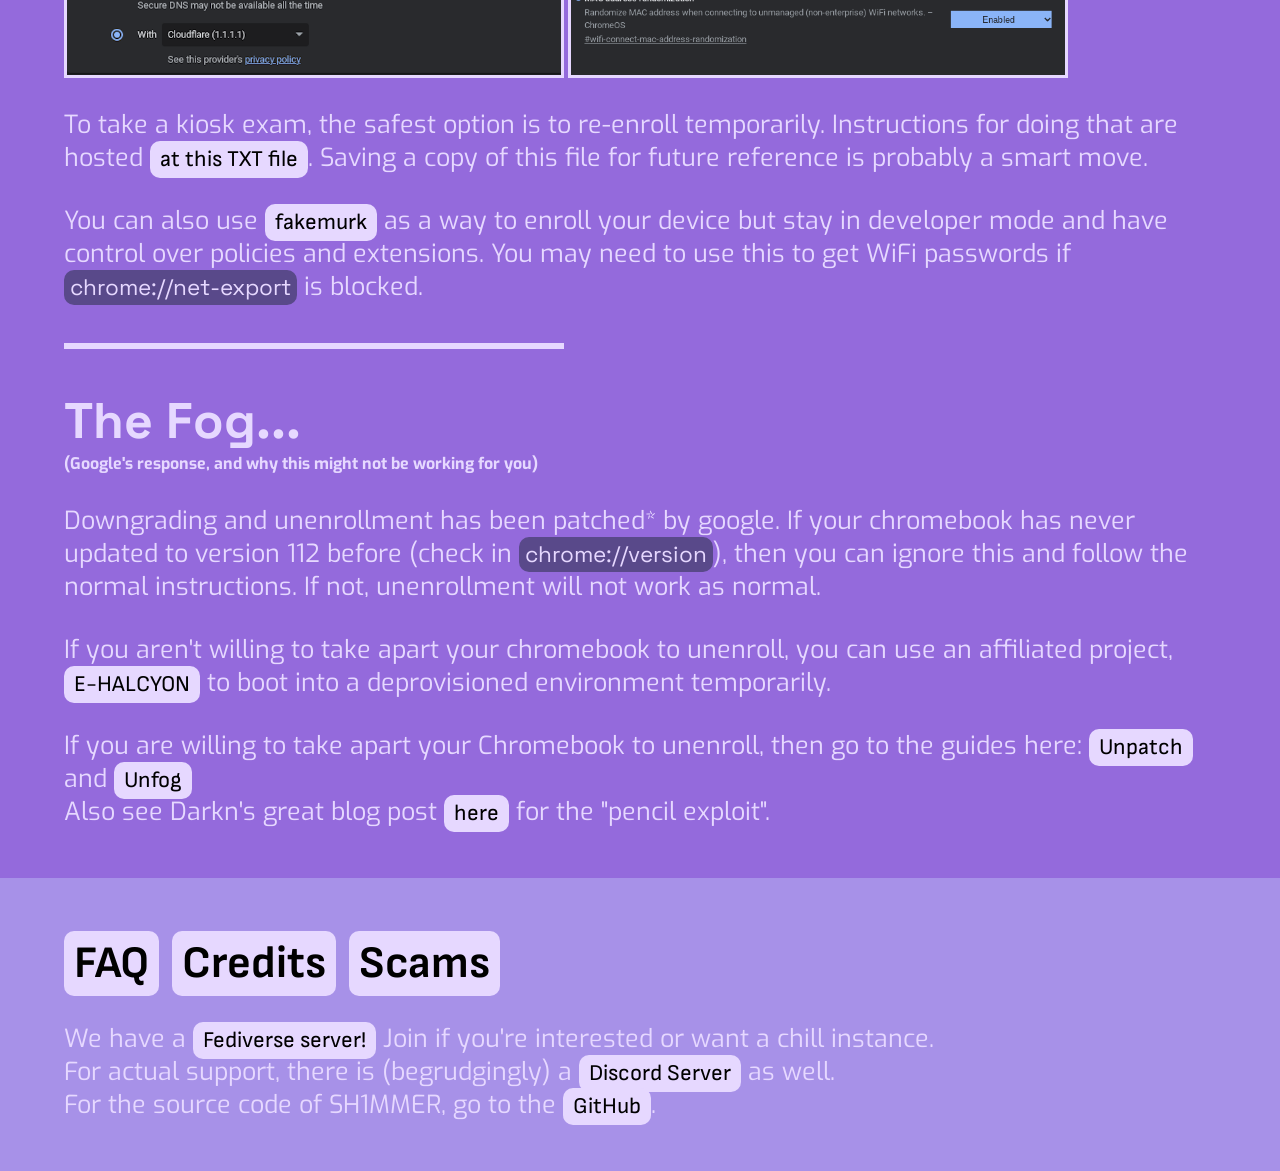
==== commit 82097e7c: "Update index.html" ====
--- a/index.html
+++ b/index.html
@@ -58,13 +58,6 @@
       </li>
     </ul>
     <hr />
-    <h3>Flashing a USB drive</h3>
-    <p>
-      First, you'll need to find your Chromebook's board name. This can
-      be done by going to <kbd>chrome://version</kbd> on your Chromebook and
-      copying the word after <kbd>stable-channel</kbd>, or with
-      <u onclick="alert(messages.board)">a variety of other methods</u>.
-    </p>
     <i>IMPORTANT: ALL YOUR DATA WILL BE DELETED WHEN POWERWASHING VIA DEVELOPER MODE</i>
     <hr />
     <h3>Executing on Chromebook</h3>
@@ -85,22 +78,19 @@
     <img src="assets/confirm_black.png" style="width: auto; height: 350px" alt="TONORM (groot UI)" />
     <img src="assets/confirm_white.png" style="width: auto; height: 350px" alt="TONORM+FWMP (old UI)" />
     <p>
-      On this screen, press the power button (⏻), reload key (↻), and ESC key at
-      the same time again! This is very important and cannot be skipped.
+      or if it isn't blocked by system policy skip down a little
+      On this screen, press enter again. This disable developer mode and powerwash the device
     </p>
     <p>
-      Once it re-shows the original recovery screen, plug your shimmed USB drive
-      into your Chromebook. After a brief black-and-white loading screen, you should
-      be in the SH1MMER menu.
+      Once powerwashes just try that again until you get a screen without any sort of system policy block
     </p>
-    <img src="assets/utils-select01.png" style="width: auto; height: 350px" alt="SH1MMER Beautiful World UI" />
-    <p>Play around with the UI, exit, and reboot.</p>
+    <p>
+      press CTRL + D once you get on a "os verification is off" screen without system policy
+    </p>
     <hr />
       <h3>What now?</h3>
       <p>
-        You will now be able to, among other things, unenroll your Chromebook.
-        It will now behave entirely as if it is a personal computer and no
-        longer contain spyware or blocker extensions.
+        well after the 5 minute timer is over you can press CTRL + ALT + →
       </p>
       <p>
         Note that while unenrolled, it is recommended to add your personal
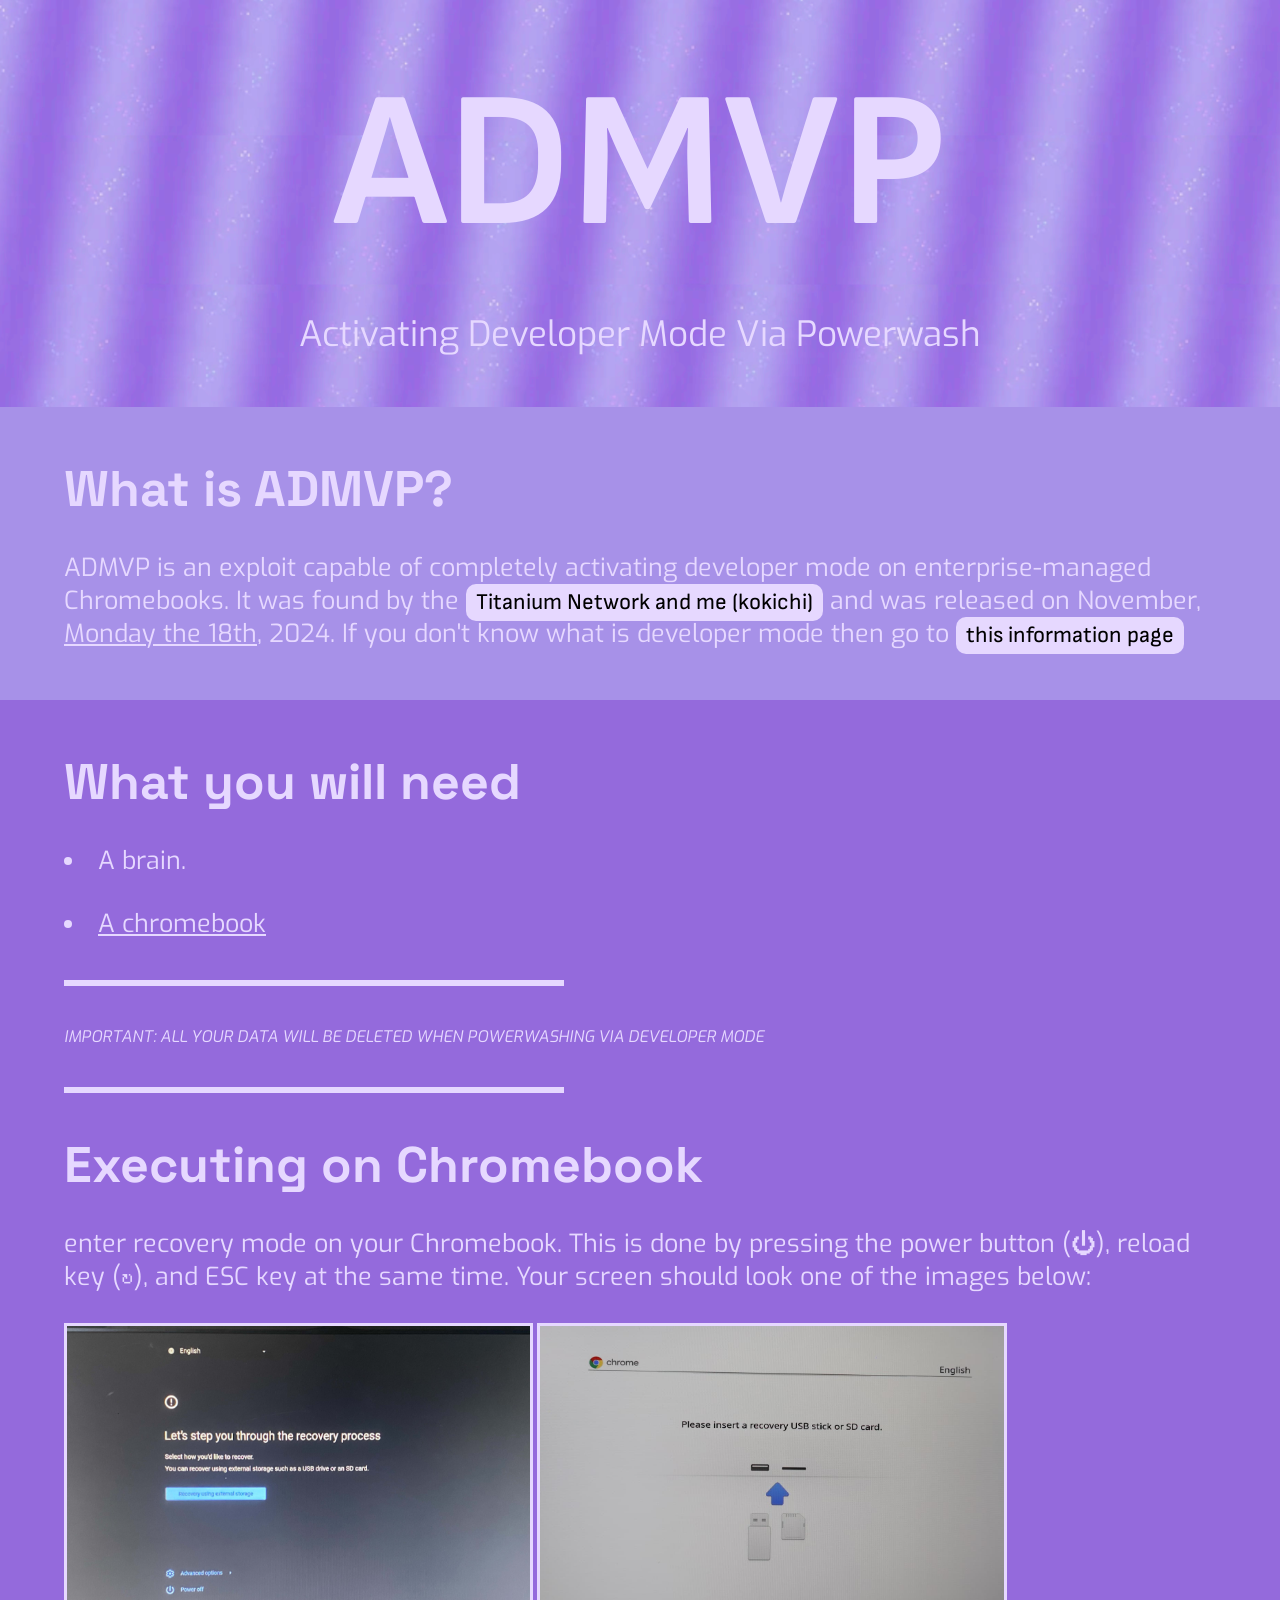
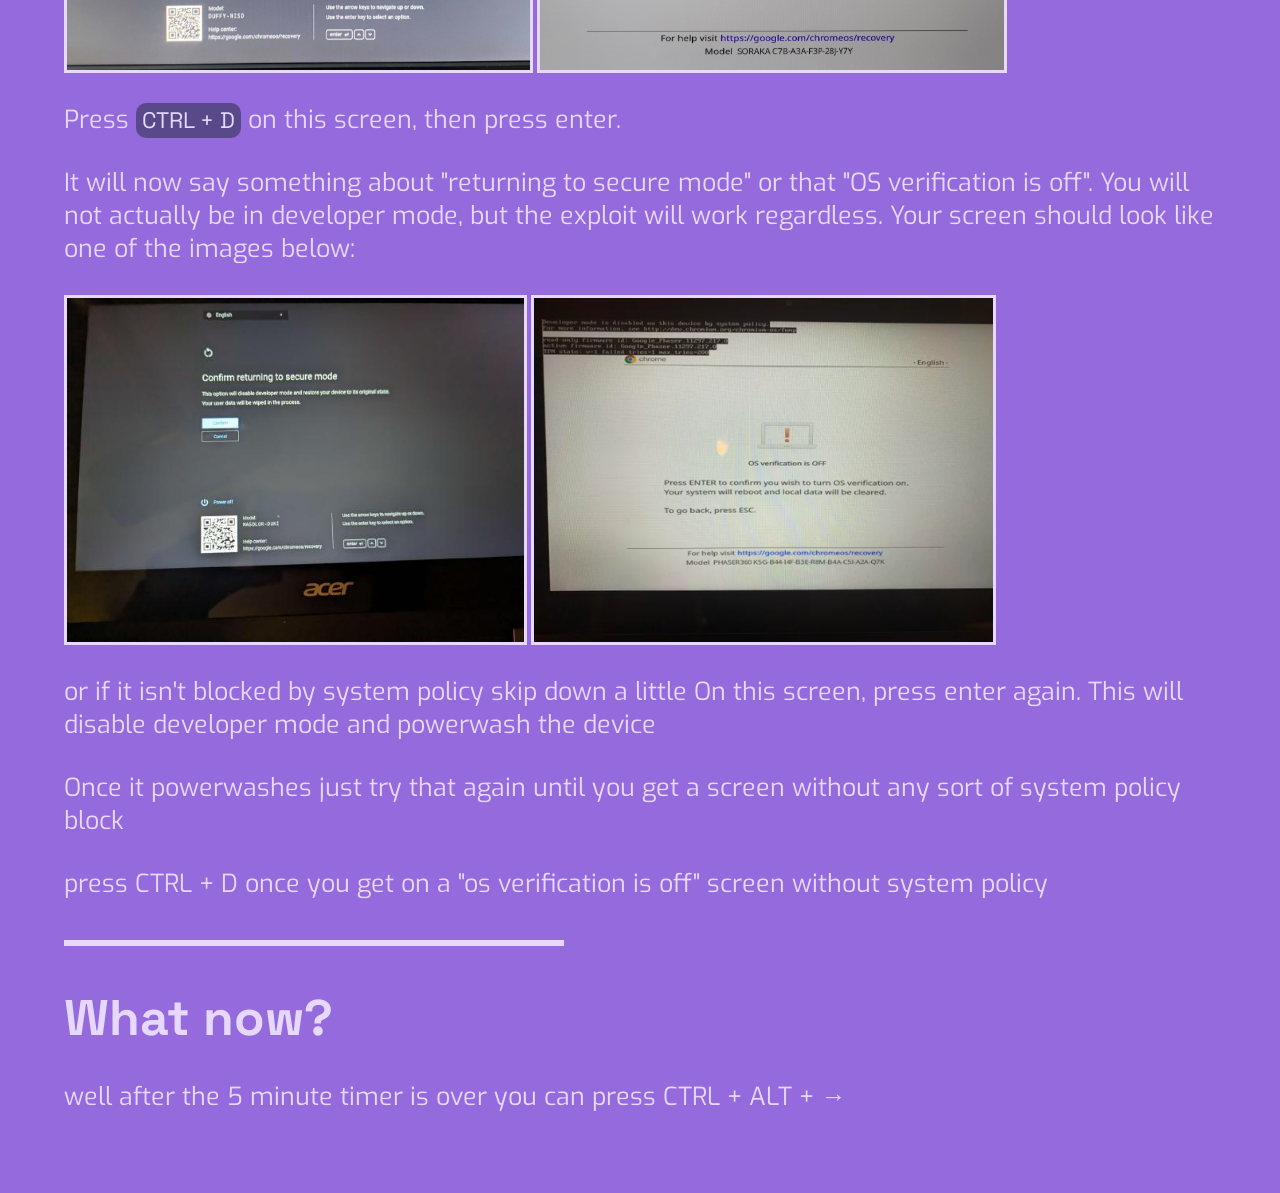
==== commit ecd7238c: "Update index.html" ====
--- a/index.html
+++ b/index.html
@@ -79,10 +79,10 @@
     <img src="assets/confirm_white.png" style="width: auto; height: 350px" alt="TONORM+FWMP (old UI)" />
     <p>
       or if it isn't blocked by system policy skip down a little
-      On this screen, press enter again. This disable developer mode and powerwash the device
+      On this screen, press enter again. This will disable developer mode and powerwash the device
     </p>
     <p>
-      Once powerwashes just try that again until you get a screen without any sort of system policy block
+      Once it powerwashes just try that again until you get a screen without any sort of system policy block
     </p>
     <p>
       press CTRL + D once you get on a "os verification is off" screen without system policy
@@ -92,79 +92,6 @@
       <p>
         well after the 5 minute timer is over you can press CTRL + ALT + →
       </p>
-      <p>
-        Note that while unenrolled, it is recommended to add your personal
-        account first, then add your school account, then switch between the two
-        as needed. Mercury Workshop does not condone the use of SH1MMER or
-        unenrolling to cheat in school.
-      </p>
-      <p>
-        The biggest challenges with unenrolling are connecting to the school
-        network and taking state or national exams (since there are no kiosk
-        apps anymore).
-      </p>
-      <p>
-        There are many methods to get a school Wi-Fi password while enrolled,
-        including
-        <a href="https://luphoria.com/netlog-policy-password-tool">the policy netlog trick</a>. While on a school
-        account
-        and unenrolled, you can bypass some network-level blocks
-        by using a secure DNS such as Cloudflare 1.1.1.1 from
-        <kbd>chrome://os-settings/osPrivacy</kbd>. It is also recommended to
-        enable "MAC Address Randomization" in <kbd>chrome://flags</kbd> to stay
-        hidden.
-      </p>
-      <img src="assets/secure_dns.png" alt="Secure DNS" />
-      <img src="assets/mac_randomization.png" alt="MAC Address Randomization" />
-      <p>
-        To take a kiosk exam, the safest option is to re-enroll temporarily.
-        Instructions for doing that are hosted
-        <a href="assets/kiosks.txt">at this TXT file</a>. Saving a copy of this file
-        for future reference is probably a smart move.
-      </p>
-      <p>
-        You can also use <a href="https://github.com/MercuryWorkshop/fakemurk">fakemurk</a>
-        as a way to enroll your device but stay in developer mode and have control
-        over policies and extensions. You may need to use this to get WiFi passwords
-        if <kbd>chrome://net-export</kbd> is blocked.
-      </p>
-    <hr />
-    <div id="fog">
-    <h3>The Fog...</h3>
-    <h4>(Google's response, and why this might not be working for you)</h4>
-    <p>
-      Downgrading and unenrollment has been patched* by google. If your chromebook has never updated to version 112
-      before (check in <kbd>chrome://version</kbd>), then you can ignore this and follow the normal instructions. If not,
-      unenrollment will not work as normal.
-    </p>
-    <p>
-      If you aren't willing to take apart your chromebook to unenroll, you can use an affiliated project,
-      <a href="https://fog.gay">E-HALCYON</a> to boot into a deprovisioned environment temporarily.
-    </p>
-    <p>
-      If you are willing to take apart your Chromebook to unenroll, then go to the guides
-      here: <a href="unpatch.html" target="_self" >Unpatch</a> and <a href="unfog.html" target="_self" >Unfog</a>
-      <br>
-      Also see Darkn's great blog post <a href="https://blog.darkn.bio/blog/the-tsunami">here</a> for the "pencil exploit".
-    </p>
-    </div>
-  </div>
-  <div class="section blue">
-    <h3>
-      <a href="faq.html" target="_self">FAQ</a>
-      <a href="credits.html" target="_self">Credits</a>
-      <a href="scam.html" target="_self">Scams</a>
-    </h3>
-    <p>
-      We have a
-      <a href="https://akkoma.mercurywork.shop">Fediverse server!</a> Join if
-      you're interested or want a chill instance.<br />
-
-      For actual support, there is (begrudgingly) a
-      <a href="https://discord.gg/bAgNyGpXSx">Discord Server</a> as well.<br />
-
-      For the source code of SH1MMER, go to the
-      <a href="https://github.com/MercuryWorkshop/sh1mmer">GitHub</a>.<br />
     </p>
   </div>
 </body>
